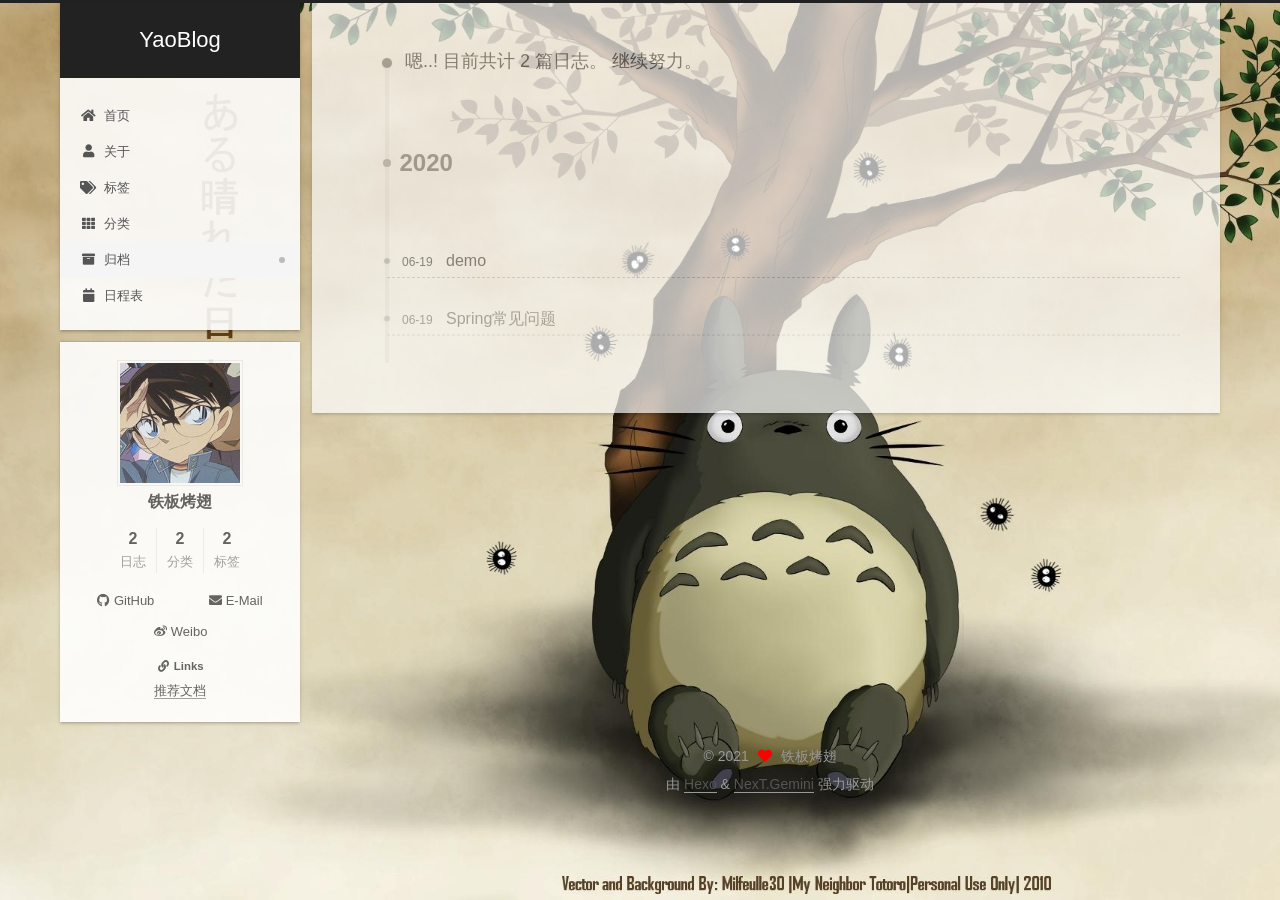
==== archives/index.html @ 63dded12 "Site updated: 2021-02-20 14:52:36" ====
<!DOCTYPE html>
<html lang="zh-CN">
<head>
  <meta charset="UTF-8">
<meta name="viewport" content="width=device-width, initial-scale=1, maximum-scale=2">
<meta name="theme-color" content="#222">
<meta name="generator" content="Hexo 5.3.0">
  <link rel="apple-touch-icon" sizes="180x180" href="/images/apple-touch-icon-next.png">
  <link rel="icon" type="image/png" sizes="32x32" href="/images/favicon-32x32-next.png">
  <link rel="icon" type="image/png" sizes="16x16" href="/images/favicon-16x16-next.png">
  <link rel="mask-icon" href="/images/logo.svg" color="#222">

<link rel="stylesheet" href="/css/main.css">


<link rel="stylesheet" href="/lib/font-awesome/css/all.min.css">

<script id="hexo-configurations">
    var NexT = window.NexT || {};
    var CONFIG = {"hostname":"yaoblog.com","root":"/","scheme":"Gemini","version":"7.8.0","exturl":false,"sidebar":{"position":"left","display":"post","padding":18,"offset":12,"onmobile":false},"copycode":{"enable":false,"show_result":false,"style":null},"back2top":{"enable":true,"sidebar":false,"scrollpercent":false},"bookmark":{"enable":false,"color":"#222","save":"auto"},"fancybox":false,"mediumzoom":false,"lazyload":false,"pangu":false,"comments":{"style":"tabs","active":null,"storage":true,"lazyload":false,"nav":null},"algolia":{"hits":{"per_page":10},"labels":{"input_placeholder":"Search for Posts","hits_empty":"We didn't find any results for the search: ${query}","hits_stats":"${hits} results found in ${time} ms"}},"localsearch":{"enable":false,"trigger":"auto","top_n_per_article":1,"unescape":false,"preload":false},"motion":{"enable":true,"async":false,"transition":{"post_block":"fadeIn","post_header":"slideDownIn","post_body":"slideDownIn","coll_header":"slideLeftIn","sidebar":"slideUpIn"}}};
  </script>

  <meta property="og:type" content="website">
<meta property="og:title" content="YaoBlog">
<meta property="og:url" content="http://yaoblog.com/archives/index.html">
<meta property="og:site_name" content="YaoBlog">
<meta property="og:locale" content="zh_CN">
<meta property="article:author" content="铁板烤翅">
<meta name="twitter:card" content="summary">

<link rel="canonical" href="http://yaoblog.com/archives/">


<script id="page-configurations">
  // https://hexo.io/docs/variables.html
  CONFIG.page = {
    sidebar: "",
    isHome : false,
    isPost : false,
    lang   : 'zh-CN'
  };
</script>

  <title>归档 | YaoBlog</title>
  






  <noscript>
  <style>
  .use-motion .brand,
  .use-motion .menu-item,
  .sidebar-inner,
  .use-motion .post-block,
  .use-motion .pagination,
  .use-motion .comments,
  .use-motion .post-header,
  .use-motion .post-body,
  .use-motion .collection-header { opacity: initial; }

  .use-motion .site-title,
  .use-motion .site-subtitle {
    opacity: initial;
    top: initial;
  }

  .use-motion .logo-line-before i { left: initial; }
  .use-motion .logo-line-after i { right: initial; }
  </style>
</noscript>

</head>

<body itemscope itemtype="http://schema.org/WebPage">
  <div class="container use-motion">
    <div class="headband"></div>

    <header class="header" itemscope itemtype="http://schema.org/WPHeader">
      <div class="header-inner"><div class="site-brand-container">
  <div class="site-nav-toggle">
    <div class="toggle" aria-label="切换导航栏">
      <span class="toggle-line toggle-line-first"></span>
      <span class="toggle-line toggle-line-middle"></span>
      <span class="toggle-line toggle-line-last"></span>
    </div>
  </div>

  <div class="site-meta">

    <a href="/" class="brand" rel="start">
      <span class="logo-line-before"><i></i></span>
      <h1 class="site-title">YaoBlog</h1>
      <span class="logo-line-after"><i></i></span>
    </a>
  </div>

  <div class="site-nav-right">
    <div class="toggle popup-trigger">
    </div>
  </div>
</div>




<nav class="site-nav">
  <ul id="menu" class="main-menu menu">
        <li class="menu-item menu-item-home">

    <a href="/" rel="section"><i class="fa fa-home fa-fw"></i>首页</a>

  </li>
        <li class="menu-item menu-item-about">

    <a href="/about/" rel="section"><i class="fa fa-user fa-fw"></i>关于</a>

  </li>
        <li class="menu-item menu-item-tags">

    <a href="/tags/" rel="section"><i class="fa fa-tags fa-fw"></i>标签</a>

  </li>
        <li class="menu-item menu-item-categories">

    <a href="/categories/" rel="section"><i class="fa fa-th fa-fw"></i>分类</a>

  </li>
        <li class="menu-item menu-item-archives">

    <a href="/archives/" rel="section"><i class="fa fa-archive fa-fw"></i>归档</a>

  </li>
        <li class="menu-item menu-item-schedule">

    <a href="/schedule/" rel="section"><i class="fa fa-calendar fa-fw"></i>日程表</a>

  </li>
  </ul>
</nav>




</div>
    </header>

    
  <div class="back-to-top">
    <i class="fa fa-arrow-up"></i>
    <span>0%</span>
  </div>


    <main class="main">
      <div class="main-inner">
        <div class="content-wrap">
          

          <div class="content archive">
            

  
  
  
  <div class="post-block">
    <div class="posts-collapse">
      <div class="collection-title">
        <span class="collection-header">嗯..! 目前共计 2 篇日志。 继续努力。</span>
      </div>

      
    <div class="collection-year">
      <span class="collection-header">2020</span>
    </div>

  <article itemscope itemtype="http://schema.org/Article">
    <header class="post-header">

      <div class="post-meta">
        <time itemprop="dateCreated"
              datetime="2020-06-19T20:37:00+08:00"
              content="2020-06-19">
          06-19
        </time>
      </div>

      <div class="post-title">
          <a class="post-title-link" href="/2020/06/19/demo/" itemprop="url">
            <span itemprop="name">demo</span>
          </a>
      </div>

    </header>
  </article>

  <article itemscope itemtype="http://schema.org/Article">
    <header class="post-header">

      <div class="post-meta">
        <time itemprop="dateCreated"
              datetime="2020-06-19T20:37:00+08:00"
              content="2020-06-19">
          06-19
        </time>
      </div>

      <div class="post-title">
          <a class="post-title-link" href="/2020/06/19/Spring%E5%B8%B8%E8%A7%81%E9%97%AE%E9%A2%98/" itemprop="url">
            <span itemprop="name">Spring常见问题</span>
          </a>
      </div>

    </header>
  </article>


    </div>
  </div>
  
  
  

  



          </div>
          

<script>
  window.addEventListener('tabs:register', () => {
    let { activeClass } = CONFIG.comments;
    if (CONFIG.comments.storage) {
      activeClass = localStorage.getItem('comments_active') || activeClass;
    }
    if (activeClass) {
      let activeTab = document.querySelector(`a[href="#comment-${activeClass}"]`);
      if (activeTab) {
        activeTab.click();
      }
    }
  });
  if (CONFIG.comments.storage) {
    window.addEventListener('tabs:click', event => {
      if (!event.target.matches('.tabs-comment .tab-content .tab-pane')) return;
      let commentClass = event.target.classList[1];
      localStorage.setItem('comments_active', commentClass);
    });
  }
</script>

        </div>
          
  
  <div class="toggle sidebar-toggle">
    <span class="toggle-line toggle-line-first"></span>
    <span class="toggle-line toggle-line-middle"></span>
    <span class="toggle-line toggle-line-last"></span>
  </div>

  <aside class="sidebar">
    <div class="sidebar-inner">

      <ul class="sidebar-nav motion-element">
        <li class="sidebar-nav-toc">
          文章目录
        </li>
        <li class="sidebar-nav-overview">
          站点概览
        </li>
      </ul>

      <!--noindex-->
      <div class="post-toc-wrap sidebar-panel">
      </div>
      <!--/noindex-->

      <div class="site-overview-wrap sidebar-panel">
        <div class="site-author motion-element" itemprop="author" itemscope itemtype="http://schema.org/Person">
    <img class="site-author-image" itemprop="image" alt="铁板烤翅"
      src="/images/1.gif">
  <p class="site-author-name" itemprop="name">铁板烤翅</p>
  <div class="site-description" itemprop="description"></div>
</div>
<div class="site-state-wrap motion-element">
  <nav class="site-state">
      <div class="site-state-item site-state-posts">
          <a href="/archives/">
        
          <span class="site-state-item-count">2</span>
          <span class="site-state-item-name">日志</span>
        </a>
      </div>
      <div class="site-state-item site-state-categories">
            <a href="/categories/">
          
        <span class="site-state-item-count">2</span>
        <span class="site-state-item-name">分类</span></a>
      </div>
      <div class="site-state-item site-state-tags">
            <a href="/tags/">
          
        <span class="site-state-item-count">2</span>
        <span class="site-state-item-name">标签</span></a>
      </div>
  </nav>
</div>
  <div class="links-of-author motion-element">
      <span class="links-of-author-item">
        <a href="https://github.com/yaochangjian99" title="GitHub → https:&#x2F;&#x2F;github.com&#x2F;yaochangjian99" rel="noopener" target="_blank"><i class="fab fa-github fa-fw"></i>GitHub</a>
      </span>
      <span class="links-of-author-item">
        <a href="mailto:yourname@gmail.com" title="E-Mail → mailto:yourname@gmail.com" rel="noopener" target="_blank"><i class="fa fa-envelope fa-fw"></i>E-Mail</a>
      </span>
      <span class="links-of-author-item">
        <a href="https://weibo.com/yourname" title="Weibo → https:&#x2F;&#x2F;weibo.com&#x2F;yourname" rel="noopener" target="_blank"><i class="fab fa-weibo fa-fw"></i>Weibo</a>
      </span>
  </div>


  <div class="links-of-blogroll motion-element">
    <div class="links-of-blogroll-title"><i class="fa fa-link fa-fw"></i>
      Links
    </div>
    <ul class="links-of-blogroll-list">
        <li class="links-of-blogroll-item">
          <a href="https://mubu.com/doc/4XnoLRq3066#mindmap" title="https:&#x2F;&#x2F;mubu.com&#x2F;doc&#x2F;4XnoLRq3066#mindmap" rel="noopener" target="_blank">推荐文档</a>
        </li>
    </ul>
  </div>

      </div>

    </div>
  </aside>
  <div id="sidebar-dimmer"></div>


      </div>
    </main>

    <footer class="footer">
      <div class="footer-inner">
        

        

<div class="copyright">
  
  &copy; 
  <span itemprop="copyrightYear">2021</span>
  <span class="with-love">
    <i class="fa fa-heart"></i>
  </span>
  <span class="author" itemprop="copyrightHolder">铁板烤翅</span>
</div>
  <div class="powered-by">由 <a href="https://hexo.io/" class="theme-link" rel="noopener" target="_blank">Hexo</a> & <a href="https://theme-next.org/" class="theme-link" rel="noopener" target="_blank">NexT.Gemini</a> 强力驱动
  </div>

        








      </div>
    </footer>
  </div>

  
  <script src="/lib/anime.min.js"></script>
  <script src="/lib/velocity/velocity.min.js"></script>
  <script src="/lib/velocity/velocity.ui.min.js"></script>

<script src="/js/utils.js"></script>

<script src="/js/motion.js"></script>


<script src="/js/schemes/pisces.js"></script>


<script src="/js/next-boot.js"></script>




  















  

  

</body>
</html>
---- css/main.css ----
:root {
  --body-bg-color: #eee;
  --content-bg-color: #fff;
  --card-bg-color: #f5f5f5;
  --text-color: #555;
  --blockquote-color: #666;
  --link-color: #555;
  --link-hover-color: #222;
  --brand-color: #fff;
  --brand-hover-color: #fff;
  --table-row-odd-bg-color: #f9f9f9;
  --table-row-hover-bg-color: #f5f5f5;
  --menu-item-bg-color: #f5f5f5;
  --btn-default-bg: #fff;
  --btn-default-color: #555;
  --btn-default-border-color: #555;
  --btn-default-hover-bg: #222;
  --btn-default-hover-color: #fff;
  --btn-default-hover-border-color: #222;
}
html {
  line-height: 1.15; /* 1 */
  -webkit-text-size-adjust: 100%; /* 2 */
}
body {
  margin: 0;
}
main {
  display: block;
}
h1 {
  font-size: 2em;
  margin: 0.67em 0;
}
hr {
  box-sizing: content-box; /* 1 */
  height: 0; /* 1 */
  overflow: visible; /* 2 */
}
pre {
  font-family: monospace, monospace; /* 1 */
  font-size: 1em; /* 2 */
}
a {
  background: transparent;
}
abbr[title] {
  border-bottom: none; /* 1 */
  text-decoration: underline; /* 2 */
  text-decoration: underline dotted; /* 2 */
}
b,
strong {
  font-weight: bolder;
}
code,
kbd,
samp {
  font-family: monospace, monospace; /* 1 */
  font-size: 1em; /* 2 */
}
small {
  font-size: 80%;
}
sub,
sup {
  font-size: 75%;
  line-height: 0;
  position: relative;
  vertical-align: baseline;
}
sub {
  bottom: -0.25em;
}
sup {
  top: -0.5em;
}
img {
  border-style: none;
}
button,
input,
optgroup,
select,
textarea {
  font-family: inherit; /* 1 */
  font-size: 100%; /* 1 */
  line-height: 1.15; /* 1 */
  margin: 0; /* 2 */
}
button,
input {
/* 1 */
  overflow: visible;
}
button,
select {
/* 1 */
  text-transform: none;
}
button,
[type='button'],
[type='reset'],
[type='submit'] {
  -webkit-appearance: button;
}
button::-moz-focus-inner,
[type='button']::-moz-focus-inner,
[type='reset']::-moz-focus-inner,
[type='submit']::-moz-focus-inner {
  border-style: none;
  padding: 0;
}
button:-moz-focusring,
[type='button']:-moz-focusring,
[type='reset']:-moz-focusring,
[type='submit']:-moz-focusring {
  outline: 1px dotted ButtonText;
}
fieldset {
  padding: 0.35em 0.75em 0.625em;
}
legend {
  box-sizing: border-box; /* 1 */
  color: inherit; /* 2 */
  display: table; /* 1 */
  max-width: 100%; /* 1 */
  padding: 0; /* 3 */
  white-space: normal; /* 1 */
}
progress {
  vertical-align: baseline;
}
textarea {
  overflow: auto;
}
[type='checkbox'],
[type='radio'] {
  box-sizing: border-box; /* 1 */
  padding: 0; /* 2 */
}
[type='number']::-webkit-inner-spin-button,
[type='number']::-webkit-outer-spin-button {
  height: auto;
}
[type='search'] {
  outline-offset: -2px; /* 2 */
  -webkit-appearance: textfield; /* 1 */
}
[type='search']::-webkit-search-decoration {
  -webkit-appearance: none;
}
::-webkit-file-upload-button {
  font: inherit; /* 2 */
  -webkit-appearance: button; /* 1 */
}
details {
  display: block;
}
summary {
  display: list-item;
}
template {
  display: none;
}
[hidden] {
  display: none;
}
::selection {
  background: #262a30;
  color: #eee;
}
html,
body {
  height: 100%;
}
body {
  background: var(--body-bg-color);
  color: var(--text-color);
  font-family: 'Lato', "PingFang SC", "Microsoft YaHei", sans-serif;
  font-size: 1em;
  line-height: 2;
}
@media (max-width: 991px) {
  body {
    padding-left: 0 !important;
    padding-right: 0 !important;
  }
}
h1,
h2,
h3,
h4,
h5,
h6 {
  font-family: 'Lato', "PingFang SC", "Microsoft YaHei", sans-serif;
  font-weight: bold;
  line-height: 1.5;
  margin: 20px 0 15px;
}
h1 {
  font-size: 1.5em;
}
h2 {
  font-size: 1.375em;
}
h3 {
  font-size: 1.25em;
}
h4 {
  font-size: 1.125em;
}
h5 {
  font-size: 1em;
}
h6 {
  font-size: 0.875em;
}
p {
  margin: 0 0 20px 0;
}
a,
span.exturl {
  border-bottom: 1px solid #999;
  color: var(--link-color);
  outline: 0;
  text-decoration: none;
  overflow-wrap: break-word;
  word-wrap: break-word;
  cursor: pointer;
}
a:hover,
span.exturl:hover {
  border-bottom-color: var(--link-hover-color);
  color: var(--link-hover-color);
}
iframe,
img,
video {
  display: block;
  margin-left: auto;
  margin-right: auto;
  max-width: 100%;
}
hr {
  background-image: repeating-linear-gradient(-45deg, #ddd, #ddd 4px, transparent 4px, transparent 8px);
  border: 0;
  height: 3px;
  margin: 40px 0;
}
blockquote {
  border-left: 4px solid #ddd;
  color: var(--blockquote-color);
  margin: 0;
  padding: 0 15px;
}
blockquote cite::before {
  content: '-';
  padding: 0 5px;
}
dt {
  font-weight: bold;
}
dd {
  margin: 0;
  padding: 0;
}
kbd {
  background-color: #f5f5f5;
  background-image: linear-gradient(#eee, #fff, #eee);
  border: 1px solid #ccc;
  border-radius: 0.2em;
  box-shadow: 0.1em 0.1em 0.2em rgba(0,0,0,0.1);
  color: #555;
  font-family: inherit;
  padding: 0.1em 0.3em;
  white-space: nowrap;
}
.table-container {
  overflow: auto;
}
table {
  border-collapse: collapse;
  border-spacing: 0;
  font-size: 0.875em;
  margin: 0 0 20px 0;
  width: 100%;
}
tbody tr:nth-of-type(odd) {
  background: var(--table-row-odd-bg-color);
}
tbody tr:hover {
  background: var(--table-row-hover-bg-color);
}
caption,
th,
td {
  font-weight: normal;
  padding: 8px;
  vertical-align: middle;
}
th,
td {
  border: 1px solid #ddd;
  border-bottom: 3px solid #ddd;
}
th {
  font-weight: 700;
  padding-bottom: 10px;
}
td {
  border-bottom-width: 1px;
}
.btn {
  background: var(--btn-default-bg);
  border: 2px solid var(--btn-default-border-color);
  border-radius: 2px;
  color: var(--btn-default-color);
  display: inline-block;
  font-size: 0.875em;
  line-height: 2;
  padding: 0 20px;
  text-decoration: none;
  transition-property: background-color;
  transition-delay: 0s;
  transition-duration: 0.2s;
  transition-timing-function: ease-in-out;
}
.btn:hover {
  background: var(--btn-default-hover-bg);
  border-color: var(--btn-default-hover-border-color);
  color: var(--btn-default-hover-color);
}
.btn + .btn {
  margin: 0 0 8px 8px;
}
.btn .fa-fw {
  text-align: left;
  width: 1.285714285714286em;
}
.toggle {
  line-height: 0;
}
.toggle .toggle-line {
  background: #fff;
  display: inline-block;
  height: 2px;
  left: 0;
  position: relative;
  top: 0;
  transition: all 0.4s;
  vertical-align: top;
  width: 100%;
}
.toggle .toggle-line:not(:first-child) {
  margin-top: 3px;
}
.toggle.toggle-arrow .toggle-line-first {
  left: 50%;
  top: 2px;
  transform: rotate(45deg);
  width: 50%;
}
.toggle.toggle-arrow .toggle-line-middle {
  left: 2px;
  width: 90%;
}
.toggle.toggle-arrow .toggle-line-last {
  left: 50%;
  top: -2px;
  transform: rotate(-45deg);
  width: 50%;
}
.toggle.toggle-close .toggle-line-first {
  transform: rotate(-45deg);
  top: 5px;
}
.toggle.toggle-close .toggle-line-middle {
  opacity: 0;
}
.toggle.toggle-close .toggle-line-last {
  transform: rotate(45deg);
  top: -5px;
}
.highlight,
pre {
  background: #f7f7f7;
  color: #4d4d4c;
  line-height: 1.6;
  margin: 0 auto 20px;
}
pre,
code {
  font-family: consolas, Menlo, monospace, "PingFang SC", "Microsoft YaHei";
}
code {
  background: #eee;
  border-radius: 3px;
  color: #555;
  padding: 2px 4px;
  overflow-wrap: break-word;
  word-wrap: break-word;
}
.highlight *::selection {
  background: #d6d6d6;
}
.highlight pre {
  border: 0;
  margin: 0;
  padding: 10px 0;
}
.highlight table {
  border: 0;
  margin: 0;
  width: auto;
}
.highlight td {
  border: 0;
  padding: 0;
}
.highlight figcaption {
  background: #eff2f3;
  color: #4d4d4c;
  display: flex;
  font-size: 0.875em;
  justify-content: space-between;
  line-height: 1.2;
  padding: 0.5em;
}
.highlight figcaption a {
  color: #4d4d4c;
}
.highlight figcaption a:hover {
  border-bottom-color: #4d4d4c;
}
.highlight .gutter {
  -moz-user-select: none;
  -ms-user-select: none;
  -webkit-user-select: none;
  user-select: none;
}
.highlight .gutter pre {
  background: #eff2f3;
  color: #869194;
  padding-left: 10px;
  padding-right: 10px;
  text-align: right;
}
.highlight .code pre {
  background: #f7f7f7;
  padding-left: 10px;
  width: 100%;
}
.gist table {
  width: auto;
}
.gist table td {
  border: 0;
}
pre {
  overflow: auto;
  padding: 10px;
}
pre code {
  background: none;
  color: #4d4d4c;
  font-size: 0.875em;
  padding: 0;
  text-shadow: none;
}
pre .deletion {
  background: #fdd;
}
pre .addition {
  background: #dfd;
}
pre .meta {
  color: #eab700;
  -moz-user-select: none;
  -ms-user-select: none;
  -webkit-user-select: none;
  user-select: none;
}
pre .comment {
  color: #8e908c;
}
pre .variable,
pre .attribute,
pre .tag,
pre .name,
pre .regexp,
pre .ruby .constant,
pre .xml .tag .title,
pre .xml .pi,
pre .xml .doctype,
pre .html .doctype,
pre .css .id,
pre .css .class,
pre .css .pseudo {
  color: #c82829;
}
pre .number,
pre .preprocessor,
pre .built_in,
pre .builtin-name,
pre .literal,
pre .params,
pre .constant,
pre .command {
  color: #f5871f;
}
pre .ruby .class .title,
pre .css .rules .attribute,
pre .string,
pre .symbol,
pre .value,
pre .inheritance,
pre .header,
pre .ruby .symbol,
pre .xml .cdata,
pre .special,
pre .formula {
  color: #718c00;
}
pre .title,
pre .css .hexcolor {
  color: #3e999f;
}
pre .function,
pre .python .decorator,
pre .python .title,
pre .ruby .function .title,
pre .ruby .title .keyword,
pre .perl .sub,
pre .javascript .title,
pre .coffeescript .title {
  color: #4271ae;
}
pre .keyword,
pre .javascript .function {
  color: #8959a8;
}
.blockquote-center {
  border-left: none;
  margin: 40px 0;
  padding: 0;
  position: relative;
  text-align: center;
}
.blockquote-center .fa {
  display: block;
  opacity: 0.6;
  position: absolute;
  width: 100%;
}
.blockquote-center .fa-quote-left {
  border-top: 1px solid #ccc;
  text-align: left;
  top: -20px;
}
.blockquote-center .fa-quote-right {
  border-bottom: 1px solid #ccc;
  text-align: right;
  bottom: -20px;
}
.blockquote-center p,
.blockquote-center div {
  text-align: center;
}
.post-body .group-picture img {
  margin: 0 auto;
  padding: 0 3px;
}
.group-picture-row {
  margin-bottom: 6px;
  overflow: hidden;
}
.group-picture-column {
  float: left;
  margin-bottom: 10px;
}
.post-body .label {
  color: #555;
  display: inline;
  padding: 0 2px;
}
.post-body .label.default {
  background: #f0f0f0;
}
.post-body .label.primary {
  background: #efe6f7;
}
.post-body .label.info {
  background: #e5f2f8;
}
.post-body .label.success {
  background: #e7f4e9;
}
.post-body .label.warning {
  background: #fcf6e1;
}
.post-body .label.danger {
  background: #fae8eb;
}
.post-body .tabs {
  margin-bottom: 20px;
}
.post-body .tabs,
.tabs-comment {
  display: block;
  padding-top: 10px;
  position: relative;
}
.post-body .tabs ul.nav-tabs,
.tabs-comment ul.nav-tabs {
  display: flex;
  flex-wrap: wrap;
  margin: 0;
  margin-bottom: -1px;
  padding: 0;
}
@media (max-width: 413px) {
  .post-body .tabs ul.nav-tabs,
  .tabs-comment ul.nav-tabs {
    display: block;
    margin-bottom: 5px;
  }
}
.post-body .tabs ul.nav-tabs li.tab,
.tabs-comment ul.nav-tabs li.tab {
  border-bottom: 1px solid #ddd;
  border-left: 1px solid transparent;
  border-right: 1px solid transparent;
  border-top: 3px solid transparent;
  flex-grow: 1;
  list-style-type: none;
  border-radius: 0 0 0 0;
}
@media (max-width: 413px) {
  .post-body .tabs ul.nav-tabs li.tab,
  .tabs-comment ul.nav-tabs li.tab {
    border-bottom: 1px solid transparent;
    border-left: 3px solid transparent;
    border-right: 1px solid transparent;
    border-top: 1px solid transparent;
  }
}
@media (max-width: 413px) {
  .post-body .tabs ul.nav-tabs li.tab,
  .tabs-comment ul.nav-tabs li.tab {
    border-radius: 0;
  }
}
.post-body .tabs ul.nav-tabs li.tab a,
.tabs-comment ul.nav-tabs li.tab a {
  border-bottom: initial;
  display: block;
  line-height: 1.8;
  outline: 0;
  padding: 0.25em 0.75em;
  text-align: center;
  transition-delay: 0s;
  transition-duration: 0.2s;
  transition-timing-function: ease-out;
}
.post-body .tabs ul.nav-tabs li.tab a i,
.tabs-comment ul.nav-tabs li.tab a i {
  width: 1.285714285714286em;
}
.post-body .tabs ul.nav-tabs li.tab.active,
.tabs-comment ul.nav-tabs li.tab.active {
  border-bottom: 1px solid transparent;
  border-left: 1px solid #ddd;
  border-right: 1px solid #ddd;
  border-top: 3px solid #fc6423;
}
@media (max-width: 413px) {
  .post-body .tabs ul.nav-tabs li.tab.active,
  .tabs-comment ul.nav-tabs li.tab.active {
    border-bottom: 1px solid #ddd;
    border-left: 3px solid #fc6423;
    border-right: 1px solid #ddd;
    border-top: 1px solid #ddd;
  }
}
.post-body .tabs ul.nav-tabs li.tab.active a,
.tabs-comment ul.nav-tabs li.tab.active a {
  color: var(--link-color);
  cursor: default;
}
.post-body .tabs .tab-content .tab-pane,
.tabs-comment .tab-content .tab-pane {
  border: 1px solid #ddd;
  border-top: 0;
  padding: 20px 20px 0 20px;
  border-radius: 0;
}
.post-body .tabs .tab-content .tab-pane:not(.active),
.tabs-comment .tab-content .tab-pane:not(.active) {
  display: none;
}
.post-body .tabs .tab-content .tab-pane.active,
.tabs-comment .tab-content .tab-pane.active {
  display: block;
}
.post-body .tabs .tab-content .tab-pane.active:nth-of-type(1),
.tabs-comment .tab-content .tab-pane.active:nth-of-type(1) {
  border-radius: 0 0 0 0;
}
@media (max-width: 413px) {
  .post-body .tabs .tab-content .tab-pane.active:nth-of-type(1),
  .tabs-comment .tab-content .tab-pane.active:nth-of-type(1) {
    border-radius: 0;
  }
}
.post-body .note {
  border-radius: 3px;
  margin-bottom: 20px;
  padding: 1em;
  position: relative;
  border: 1px solid #eee;
  border-left-width: 5px;
}
.post-body .note h2,
.post-body .note h3,
.post-body .note h4,
.post-body .note h5,
.post-body .note h6 {
  margin-top: 0;
  border-bottom: initial;
  margin-bottom: 0;
  padding-top: 0;
}
.post-body .note p:first-child,
.post-body .note ul:first-child,
.post-body .note ol:first-child,
.post-body .note table:first-child,
.post-body .note pre:first-child,
.post-body .note blockquote:first-child,
.post-body .note img:first-child {
  margin-top: 0;
}
.post-body .note p:last-child,
.post-body .note ul:last-child,
.post-body .note ol:last-child,
.post-body .note table:last-child,
.post-body .note pre:last-child,
.post-body .note blockquote:last-child,
.post-body .note img:last-child {
  margin-bottom: 0;
}
.post-body .note.default {
  border-left-color: #777;
}
.post-body .note.default h2,
.post-body .note.default h3,
.post-body .note.default h4,
.post-body .note.default h5,
.post-body .note.default h6 {
  color: #777;
}
.post-body .note.primary {
  border-left-color: #6f42c1;
}
.post-body .note.primary h2,
.post-body .note.primary h3,
.post-body .note.primary h4,
.post-body .note.primary h5,
.post-body .note.primary h6 {
  color: #6f42c1;
}
.post-body .note.info {
  border-left-color: #428bca;
}
.post-body .note.info h2,
.post-body .note.info h3,
.post-body .note.info h4,
.post-body .note.info h5,
.post-body .note.info h6 {
  color: #428bca;
}
.post-body .note.success {
  border-left-color: #5cb85c;
}
.post-body .note.success h2,
.post-body .note.success h3,
.post-body .note.success h4,
.post-body .note.success h5,
.post-body .note.success h6 {
  color: #5cb85c;
}
.post-body .note.warning {
  border-left-color: #f0ad4e;
}
.post-body .note.warning h2,
.post-body .note.warning h3,
.post-body .note.warning h4,
.post-body .note.warning h5,
.post-body .note.warning h6 {
  color: #f0ad4e;
}
.post-body .note.danger {
  border-left-color: #d9534f;
}
.post-body .note.danger h2,
.post-body .note.danger h3,
.post-body .note.danger h4,
.post-body .note.danger h5,
.post-body .note.danger h6 {
  color: #d9534f;
}
.pagination .prev,
.pagination .next,
.pagination .page-number,
.pagination .space {
  display: inline-block;
  margin: 0 10px;
  padding: 0 11px;
  position: relative;
  top: -1px;
}
@media (max-width: 767px) {
  .pagination .prev,
  .pagination .next,
  .pagination .page-number,
  .pagination .space {
    margin: 0 5px;
  }
}
.pagination {
  border-top: 1px solid #eee;
  margin: 120px 0 0;
  text-align: center;
}
.pagination .prev,
.pagination .next,
.pagination .page-number {
  border-bottom: 0;
  border-top: 1px solid #eee;
  transition-property: border-color;
  transition-delay: 0s;
  transition-duration: 0.2s;
  transition-timing-function: ease-in-out;
}
.pagination .prev:hover,
.pagination .next:hover,
.pagination .page-number:hover {
  border-top-color: #222;
}
.pagination .space {
  margin: 0;
  padding: 0;
}
.pagination .prev {
  margin-left: 0;
}
.pagination .next {
  margin-right: 0;
}
.pagination .page-number.current {
  background: #ccc;
  border-top-color: #ccc;
  color: #fff;
}
@media (max-width: 767px) {
  .pagination {
    border-top: none;
  }
  .pagination .prev,
  .pagination .next,
  .pagination .page-number {
    border-bottom: 1px solid #eee;
    border-top: 0;
    margin-bottom: 10px;
    padding: 0 10px;
  }
  .pagination .prev:hover,
  .pagination .next:hover,
  .pagination .page-number:hover {
    border-bottom-color: #222;
  }
}
.comments {
  margin-top: 60px;
  overflow: hidden;
}
.comment-button-group {
  display: flex;
  flex-wrap: wrap-reverse;
  justify-content: center;
  margin: 1em 0;
}
.comment-button-group .comment-button {
  margin: 0.1em 0.2em;
}
.comment-button-group .comment-button.active {
  background: var(--btn-default-hover-bg);
  border-color: var(--btn-default-hover-border-color);
  color: var(--btn-default-hover-color);
}
.comment-position {
  display: none;
}
.comment-position.active {
  display: block;
}
.tabs-comment {
  background: var(--content-bg-color);
  margin-top: 4em;
  padding-top: 0;
}
.tabs-comment .comments {
  border: 0;
  box-shadow: none;
  margin-top: 0;
  padding-top: 0;
}
.container {
  min-height: 100%;
  position: relative;
}
.main-inner {
  margin: 0 auto;
  width: calc(100% - 20px);
}
@media (min-width: 1200px) {
  .main-inner {
    width: 1160px;
  }
}
@media (min-width: 1600px) {
  .main-inner {
    width: 73%;
  }
}
@media (max-width: 767px) {
  .content-wrap {
    padding: 0 20px;
  }
}
.header {
  background: transparent;
}
.header-inner {
  margin: 0 auto;
  width: calc(100% - 20px);
}
@media (min-width: 1200px) {
  .header-inner {
    width: 1160px;
  }
}
@media (min-width: 1600px) {
  .header-inner {
    width: 73%;
  }
}
.site-brand-container {
  display: flex;
  flex-shrink: 0;
  padding: 0 10px;
}
.headband {
  background: #222;
  height: 3px;
}
.site-meta {
  flex-grow: 1;
  text-align: center;
}
@media (max-width: 767px) {
  .site-meta {
    text-align: center;
  }
}
.brand {
  border-bottom: none;
  color: var(--brand-color);
  display: inline-block;
  line-height: 1.375em;
  padding: 0 40px;
  position: relative;
}
.brand:hover {
  color: var(--brand-hover-color);
}
.site-title {
  font-family: 'Lato', "PingFang SC", "Microsoft YaHei", sans-serif;
  font-size: 1.375em;
  font-weight: normal;
  margin: 0;
}
.site-subtitle {
  color: #ddd;
  font-size: 0.8125em;
  margin: 10px 0;
}
.use-motion .brand {
  opacity: 0;
}
.use-motion .site-title,
.use-motion .site-subtitle,
.use-motion .custom-logo-image {
  opacity: 0;
  position: relative;
  top: -10px;
}
.site-nav-toggle,
.site-nav-right {
  display: none;
}
@media (max-width: 767px) {
  .site-nav-toggle,
  .site-nav-right {
    display: flex;
    flex-direction: column;
    justify-content: center;
  }
}
.site-nav-toggle .toggle,
.site-nav-right .toggle {
  color: var(--text-color);
  padding: 10px;
  width: 22px;
}
.site-nav-toggle .toggle .toggle-line,
.site-nav-right .toggle .toggle-line {
  background: var(--text-color);
  border-radius: 1px;
}
.site-nav {
  display: block;
}
@media (max-width: 767px) {
  .site-nav {
    clear: both;
    display: none;
  }
}
.site-nav.site-nav-on {
  display: block;
}
.menu {
  margin-top: 20px;
  padding-left: 0;
  text-align: center;
}
.menu-item {
  display: inline-block;
  list-style: none;
  margin: 0 10px;
}
@media (max-width: 767px) {
  .menu-item {
    display: block;
    margin-top: 10px;
  }
  .menu-item.menu-item-search {
    display: none;
  }
}
.menu-item a,
.menu-item span.exturl {
  border-bottom: 0;
  display: block;
  font-size: 0.8125em;
  transition-property: border-color;
  transition-delay: 0s;
  transition-duration: 0.2s;
  transition-timing-function: ease-in-out;
}
@media (hover: none) {
  .menu-item a:hover,
  .menu-item span.exturl:hover {
    border-bottom-color: transparent !important;
  }
}
.menu-item .fa,
.menu-item .fab,
.menu-item .far,
.menu-item .fas {
  margin-right: 8px;
}
.menu-item .badge {
  display: inline-block;
  font-weight: bold;
  line-height: 1;
  margin-left: 0.35em;
  margin-top: 0.35em;
  text-align: center;
  white-space: nowrap;
}
@media (max-width: 767px) {
  .menu-item .badge {
    float: right;
    margin-left: 0;
  }
}
.menu-item-active a,
.menu .menu-item a:hover,
.menu .menu-item span.exturl:hover {
  background: var(--menu-item-bg-color);
}
.use-motion .menu-item {
  opacity: 0;
}
.sidebar {
  background: #222;
  bottom: 0;
  box-shadow: inset 0 2px 6px #000;
  position: fixed;
  top: 0;
}
@media (max-width: 991px) {
  .sidebar {
    display: none;
  }
}
.sidebar-inner {
  color: #999;
  padding: 18px 10px;
  text-align: center;
}
.cc-license {
  margin-top: 10px;
  text-align: center;
}
.cc-license .cc-opacity {
  border-bottom: none;
  opacity: 0.7;
}
.cc-license .cc-opacity:hover {
  opacity: 0.9;
}
.cc-license img {
  display: inline-block;
}
.site-author-image {
  border: 1px solid #eee;
  display: block;
  margin: 0 auto;
  max-width: 120px;
  padding: 2px;
}
.site-author-name {
  color: var(--text-color);
  font-weight: 600;
  margin: 0;
  text-align: center;
}
.site-description {
  color: #999;
  font-size: 0.8125em;
  margin-top: 0;
  text-align: center;
}
.links-of-author {
  margin-top: 15px;
}
.links-of-author a,
.links-of-author span.exturl {
  border-bottom-color: #555;
  display: inline-block;
  font-size: 0.8125em;
  margin-bottom: 10px;
  margin-right: 10px;
  vertical-align: middle;
}
.links-of-author a::before,
.links-of-author span.exturl::before {
  background: #7763ff;
  border-radius: 50%;
  content: ' ';
  display: inline-block;
  height: 4px;
  margin-right: 3px;
  vertical-align: middle;
  width: 4px;
}
.sidebar-button {
  margin-top: 15px;
}
.sidebar-button a {
  border: 1px solid #fc6423;
  border-radius: 4px;
  color: #fc6423;
  display: inline-block;
  padding: 0 15px;
}
.sidebar-button a .fa,
.sidebar-button a .fab,
.sidebar-button a .far,
.sidebar-button a .fas {
  margin-right: 5px;
}
.sidebar-button a:hover {
  background: #fc6423;
  border: 1px solid #fc6423;
  color: #fff;
}
.sidebar-button a:hover .fa,
.sidebar-button a:hover .fab,
.sidebar-button a:hover .far,
.sidebar-button a:hover .fas {
  color: #fff;
}
.links-of-blogroll {
  font-size: 0.8125em;
  margin-top: 10px;
}
.links-of-blogroll-title {
  font-size: 0.875em;
  font-weight: 600;
  margin-top: 0;
}
.links-of-blogroll-list {
  list-style: none;
  margin: 0;
  padding: 0;
}
#sidebar-dimmer {
  display: none;
}
@media (max-width: 767px) {
  #sidebar-dimmer {
    background: #000;
    display: block;
    height: 100%;
    left: 100%;
    opacity: 0;
    position: fixed;
    top: 0;
    width: 100%;
    z-index: 1100;
  }
  .sidebar-active + #sidebar-dimmer {
    opacity: 0.7;
    transform: translateX(-100%);
    transition: opacity 0.5s;
  }
}
.sidebar-nav {
  margin: 0;
  padding-bottom: 20px;
  padding-left: 0;
}
.sidebar-nav li {
  border-bottom: 1px solid transparent;
  color: var(--text-color);
  cursor: pointer;
  display: inline-block;
  font-size: 0.875em;
}
.sidebar-nav li.sidebar-nav-overview {
  margin-left: 10px;
}
.sidebar-nav li:hover {
  color: #fc6423;
}
.sidebar-nav .sidebar-nav-active {
  border-bottom-color: #fc6423;
  color: #fc6423;
}
.sidebar-nav .sidebar-nav-active:hover {
  color: #fc6423;
}
.sidebar-panel {
  display: none;
  overflow-x: hidden;
  overflow-y: auto;
}
.sidebar-panel-active {
  display: block;
}
.sidebar-toggle {
  background: #222;
  bottom: 45px;
  cursor: pointer;
  height: 14px;
  left: 30px;
  padding: 5px;
  position: fixed;
  width: 14px;
  z-index: 1300;
}
@media (max-width: 991px) {
  .sidebar-toggle {
    left: 20px;
    opacity: 0.8;
    display: none;
  }
}
.sidebar-toggle:hover .toggle-line {
  background: #fc6423;
}
.post-toc {
  font-size: 0.875em;
}
.post-toc ol {
  list-style: none;
  margin: 0;
  padding: 0 2px 5px 10px;
  text-align: left;
}
.post-toc ol > ol {
  padding-left: 0;
}
.post-toc ol a {
  transition-property: all;
  transition-delay: 0s;
  transition-duration: 0.2s;
  transition-timing-function: ease-in-out;
}
.post-toc .nav-item {
  line-height: 1.8;
  overflow: hidden;
  text-overflow: ellipsis;
  white-space: nowrap;
}
.post-toc .nav .nav-child {
  display: none;
}
.post-toc .nav .active > .nav-child {
  display: block;
}
.post-toc .nav .active-current > .nav-child {
  display: block;
}
.post-toc .nav .active-current > .nav-child > .nav-item {
  display: block;
}
.post-toc .nav .active > a {
  border-bottom-color: #fc6423;
  color: #fc6423;
}
.post-toc .nav .active-current > a {
  color: #fc6423;
}
.post-toc .nav .active-current > a:hover {
  color: #fc6423;
}
.site-state {
  display: flex;
  justify-content: center;
  line-height: 1.4;
  margin-top: 10px;
  overflow: hidden;
  text-align: center;
  white-space: nowrap;
}
.site-state-item {
  padding: 0 15px;
}
.site-state-item:not(:first-child) {
  border-left: 1px solid #eee;
}
.site-state-item a {
  border-bottom: none;
}
.site-state-item-count {
  display: block;
  font-size: 1em;
  font-weight: 600;
  text-align: center;
}
.site-state-item-name {
  color: #999;
  font-size: 0.8125em;
}
.footer {
  color: #999;
  font-size: 0.875em;
  padding: 20px 0;
}
.footer.footer-fixed {
  bottom: 0;
  left: 0;
  position: absolute;
  right: 0;
}
.footer-inner {
  box-sizing: border-box;
  margin: 0 auto;
  text-align: center;
  width: calc(100% - 20px);
}
@media (min-width: 1200px) {
  .footer-inner {
    width: 1160px;
  }
}
@media (min-width: 1600px) {
  .footer-inner {
    width: 73%;
  }
}
.languages {
  display: inline-block;
  font-size: 1.125em;
  position: relative;
}
.languages .lang-select-label span {
  margin: 0 0.5em;
}
.languages .lang-select {
  height: 100%;
  left: 0;
  opacity: 0;
  position: absolute;
  top: 0;
  width: 100%;
}
.with-love {
  color: #ff0000;
  display: inline-block;
  margin: 0 5px;
}
.powered-by,
.theme-info {
  display: inline-block;
}
@-moz-keyframes iconAnimate {
  0%, 100% {
    transform: scale(1);
  }
  10%, 30% {
    transform: scale(0.9);
  }
  20%, 40%, 60%, 80% {
    transform: scale(1.1);
  }
  50%, 70% {
    transform: scale(1.1);
  }
}
@-webkit-keyframes iconAnimate {
  0%, 100% {
    transform: scale(1);
  }
  10%, 30% {
    transform: scale(0.9);
  }
  20%, 40%, 60%, 80% {
    transform: scale(1.1);
  }
  50%, 70% {
    transform: scale(1.1);
  }
}
@-o-keyframes iconAnimate {
  0%, 100% {
    transform: scale(1);
  }
  10%, 30% {
    transform: scale(0.9);
  }
  20%, 40%, 60%, 80% {
    transform: scale(1.1);
  }
  50%, 70% {
    transform: scale(1.1);
  }
}
@keyframes iconAnimate {
  0%, 100% {
    transform: scale(1);
  }
  10%, 30% {
    transform: scale(0.9);
  }
  20%, 40%, 60%, 80% {
    transform: scale(1.1);
  }
  50%, 70% {
    transform: scale(1.1);
  }
}
.back-to-top {
  font-size: 12px;
  text-align: center;
  transition-delay: 0s;
  transition-duration: 0.2s;
  transition-timing-function: ease-in-out;
}
.back-to-top {
  background: #222;
  bottom: -100px;
  box-sizing: border-box;
  color: #fff;
  cursor: pointer;
  left: 30px;
  opacity: 0.6;
  padding: 0 6px;
  position: fixed;
  transition-property: bottom;
  z-index: 1300;
  width: 24px;
}
.back-to-top span {
  display: none;
}
.back-to-top:hover {
  color: #fc6423;
}
.back-to-top.back-to-top-on {
  bottom: 30px;
}
@media (max-width: 991px) {
  .back-to-top {
    left: 20px;
    opacity: 0.8;
  }
}
.post-body {
  font-family: 'Lato', "PingFang SC", "Microsoft YaHei", sans-serif;
  overflow-wrap: break-word;
  word-wrap: break-word;
}
@media (min-width: 1200px) {
  .post-body {
    font-size: 1.125em;
  }
}
.post-body .exturl .fa {
  font-size: 0.875em;
  margin-left: 4px;
}
.post-body .image-caption,
.post-body .figure .caption {
  color: #999;
  font-size: 0.875em;
  font-weight: bold;
  line-height: 1;
  margin: -20px auto 15px;
  text-align: center;
}
.post-sticky-flag {
  display: inline-block;
  transform: rotate(30deg);
}
.post-button {
  margin-top: 40px;
  text-align: center;
}
.use-motion .post-block,
.use-motion .pagination,
.use-motion .comments {
  opacity: 0;
}
.use-motion .post-header {
  opacity: 0;
}
.use-motion .post-body {
  opacity: 0;
}
.use-motion .collection-header {
  opacity: 0;
}
.posts-collapse {
  margin-left: 35px;
  position: relative;
}
@media (max-width: 767px) {
  .posts-collapse {
    margin-left: 0px;
    margin-right: 0px;
  }
}
.posts-collapse .collection-title {
  font-size: 1.125em;
  position: relative;
}
.posts-collapse .collection-title::before {
  background: #999;
  border: 1px solid #fff;
  border-radius: 50%;
  content: ' ';
  height: 10px;
  left: 0;
  margin-left: -6px;
  margin-top: -4px;
  position: absolute;
  top: 50%;
  width: 10px;
}
.posts-collapse .collection-year {
  font-size: 1.5em;
  font-weight: bold;
  margin: 60px 0;
  position: relative;
}
.posts-collapse .collection-year::before {
  background: #bbb;
  border-radius: 50%;
  content: ' ';
  height: 8px;
  left: 0;
  margin-left: -4px;
  margin-top: -4px;
  position: absolute;
  top: 50%;
  width: 8px;
}
.posts-collapse .collection-header {
  display: block;
  margin: 0 0 0 20px;
}
.posts-collapse .collection-header small {
  color: #bbb;
  margin-left: 5px;
}
.posts-collapse .post-header {
  border-bottom: 1px dashed #ccc;
  margin: 30px 0;
  padding-left: 15px;
  position: relative;
  transition-property: border;
  transition-delay: 0s;
  transition-duration: 0.2s;
  transition-timing-function: ease-in-out;
}
.posts-collapse .post-header::before {
  background: #bbb;
  border: 1px solid #fff;
  border-radius: 50%;
  content: ' ';
  height: 6px;
  left: 0;
  margin-left: -4px;
  position: absolute;
  top: 0.75em;
  transition-property: background;
  width: 6px;
  transition-delay: 0s;
  transition-duration: 0.2s;
  transition-timing-function: ease-in-out;
}
.posts-collapse .post-header:hover {
  border-bottom-color: #666;
}
.posts-collapse .post-header:hover::before {
  background: #222;
}
.posts-collapse .post-meta {
  display: inline;
  font-size: 0.75em;
  margin-right: 10px;
}
.posts-collapse .post-title {
  display: inline;
}
.posts-collapse .post-title a,
.posts-collapse .post-title span.exturl {
  border-bottom: none;
  color: var(--link-color);
}
.posts-collapse .post-title .fa-external-link-alt {
  font-size: 0.875em;
  margin-left: 5px;
}
.posts-collapse::before {
  background: #f5f5f5;
  content: ' ';
  height: 100%;
  left: 0;
  margin-left: -2px;
  position: absolute;
  top: 1.25em;
  width: 4px;
}
.post-eof {
  background: #ccc;
  height: 1px;
  margin: 80px auto 60px;
  text-align: center;
  width: 8%;
}
.post-block:last-of-type .post-eof {
  display: none;
}
.content {
  padding-top: 40px;
}
@media (min-width: 992px) {
  .post-body {
    text-align: justify;
  }
}
@media (max-width: 991px) {
  .post-body {
    text-align: justify;
  }
}
.post-body h1,
.post-body h2,
.post-body h3,
.post-body h4,
.post-body h5,
.post-body h6 {
  padding-top: 10px;
}
.post-body h1 .header-anchor,
.post-body h2 .header-anchor,
.post-body h3 .header-anchor,
.post-body h4 .header-anchor,
.post-body h5 .header-anchor,
.post-body h6 .header-anchor {
  border-bottom-style: none;
  color: #ccc;
  float: right;
  margin-left: 10px;
  visibility: hidden;
}
.post-body h1 .header-anchor:hover,
.post-body h2 .header-anchor:hover,
.post-body h3 .header-anchor:hover,
.post-body h4 .header-anchor:hover,
.post-body h5 .header-anchor:hover,
.post-body h6 .header-anchor:hover {
  color: inherit;
}
.post-body h1:hover .header-anchor,
.post-body h2:hover .header-anchor,
.post-body h3:hover .header-anchor,
.post-body h4:hover .header-anchor,
.post-body h5:hover .header-anchor,
.post-body h6:hover .header-anchor {
  visibility: visible;
}
.post-body iframe,
.post-body img,
.post-body video {
  margin-bottom: 20px;
}
.post-body .video-container {
  height: 0;
  margin-bottom: 20px;
  overflow: hidden;
  padding-top: 75%;
  position: relative;
  width: 100%;
}
.post-body .video-container iframe,
.post-body .video-container object,
.post-body .video-container embed {
  height: 100%;
  left: 0;
  margin: 0;
  position: absolute;
  top: 0;
  width: 100%;
}
.post-gallery {
  align-items: center;
  display: grid;
  grid-gap: 10px;
  grid-template-columns: 1fr 1fr 1fr;
  margin-bottom: 20px;
}
@media (max-width: 767px) {
  .post-gallery {
    grid-template-columns: 1fr 1fr;
  }
}
.post-gallery a {
  border: 0;
}
.post-gallery img {
  margin: 0;
}
.posts-expand .post-header {
  font-size: 1.125em;
}
.posts-expand .post-title {
  font-size: 1.5em;
  font-weight: normal;
  margin: initial;
  text-align: center;
  overflow-wrap: break-word;
  word-wrap: break-word;
}
.posts-expand .post-title-link {
  border-bottom: none;
  color: var(--link-color);
  display: inline-block;
  position: relative;
  vertical-align: top;
}
.posts-expand .post-title-link::before {
  background: var(--link-color);
  bottom: 0;
  content: '';
  height: 2px;
  left: 0;
  position: absolute;
  transform: scaleX(0);
  visibility: hidden;
  width: 100%;
  transition-delay: 0s;
  transition-duration: 0.2s;
  transition-timing-function: ease-in-out;
}
.posts-expand .post-title-link:hover::before {
  transform: scaleX(1);
  visibility: visible;
}
.posts-expand .post-title-link .fa-external-link-alt {
  font-size: 0.875em;
  margin-left: 5px;
}
.posts-expand .post-meta {
  color: #999;
  font-family: 'Lato', "PingFang SC", "Microsoft YaHei", sans-serif;
  font-size: 0.75em;
  margin: 3px 0 60px 0;
  text-align: center;
}
.posts-expand .post-meta .post-description {
  font-size: 0.875em;
  margin-top: 2px;
}
.posts-expand .post-meta time {
  border-bottom: 1px dashed #999;
  cursor: pointer;
}
.post-meta .post-meta-item + .post-meta-item::before {
  content: '|';
  margin: 0 0.5em;
}
.post-meta-divider {
  margin: 0 0.5em;
}
.post-meta-item-icon {
  margin-right: 3px;
}
@media (max-width: 991px) {
  .post-meta-item-icon {
    display: inline-block;
  }
}
@media (max-width: 991px) {
  .post-meta-item-text {
    display: none;
  }
}
.post-nav {
  border-top: 1px solid #eee;
  display: flex;
  justify-content: space-between;
  margin-top: 15px;
  padding: 10px 5px 0;
}
.post-nav-item {
  flex: 1;
}
.post-nav-item a {
  border-bottom: none;
  display: block;
  font-size: 0.875em;
  line-height: 1.6;
  position: relative;
}
.post-nav-item a:active {
  top: 2px;
}
.post-nav-item .fa {
  font-size: 0.75em;
}
.post-nav-item:first-child {
  margin-right: 15px;
}
.post-nav-item:first-child .fa {
  margin-right: 5px;
}
.post-nav-item:last-child {
  margin-left: 15px;
  text-align: right;
}
.post-nav-item:last-child .fa {
  margin-left: 5px;
}
.rtl.post-body p,
.rtl.post-body a,
.rtl.post-body h1,
.rtl.post-body h2,
.rtl.post-body h3,
.rtl.post-body h4,
.rtl.post-body h5,
.rtl.post-body h6,
.rtl.post-body li,
.rtl.post-body ul,
.rtl.post-body ol {
  direction: rtl;
  font-family: UKIJ Ekran;
}
.rtl.post-title {
  font-family: UKIJ Ekran;
}
.post-tags {
  margin-top: 40px;
  text-align: center;
}
.post-tags a {
  display: inline-block;
  font-size: 0.8125em;
}
.post-tags a:not(:last-child) {
  margin-right: 10px;
}
.post-widgets {
  border-top: 1px solid #eee;
  margin-top: 15px;
  text-align: center;
}
.wp_rating {
  height: 20px;
  line-height: 20px;
  margin-top: 10px;
  padding-top: 6px;
  text-align: center;
}
.social-like {
  display: flex;
  font-size: 0.875em;
  justify-content: center;
  text-align: center;
}
.reward-container {
  margin: 20px auto;
  padding: 10px 0;
  text-align: center;
  width: 90%;
}
.reward-container button {
  background: transparent;
  border: 1px solid #fc6423;
  border-radius: 0;
  color: #fc6423;
  cursor: pointer;
  line-height: 2;
  outline: 0;
  padding: 0 15px;
  vertical-align: text-top;
}
.reward-container button:hover {
  background: #fc6423;
  border: 1px solid transparent;
  color: #fa9366;
}
#qr {
  padding-top: 20px;
}
#qr a {
  border: 0;
}
#qr img {
  display: inline-block;
  margin: 0.8em 2em 0 2em;
  max-width: 100%;
  width: 180px;
}
#qr p {
  text-align: center;
}
.category-all-page .category-all-title {
  text-align: center;
}
.category-all-page .category-all {
  margin-top: 20px;
}
.category-all-page .category-list {
  list-style: none;
  margin: 0;
  padding: 0;
}
.category-all-page .category-list-item {
  margin: 5px 10px;
}
.category-all-page .category-list-count {
  color: #bbb;
}
.category-all-page .category-list-count::before {
  content: ' (';
  display: inline;
}
.category-all-page .category-list-count::after {
  content: ') ';
  display: inline;
}
.category-all-page .category-list-child {
  padding-left: 10px;
}
.event-list {
  padding: 0;
}
.event-list hr {
  background: #222;
  margin: 20px 0 45px 0;
}
.event-list hr::after {
  background: #222;
  color: #fff;
  content: 'NOW';
  display: inline-block;
  font-weight: bold;
  padding: 0 5px;
  text-align: right;
}
.event-list .event {
  background: #222;
  margin: 20px 0;
  min-height: 40px;
  padding: 15px 0 15px 10px;
}
.event-list .event .event-summary {
  color: #fff;
  margin: 0;
  padding-bottom: 3px;
}
.event-list .event .event-summary::before {
  animation: dot-flash 1s alternate infinite ease-in-out;
  color: #fff;
  content: '\f111';
  display: inline-block;
  font-size: 10px;
  margin-right: 25px;
  vertical-align: middle;
  font-family: 'Font Awesome 5 Free';
  font-weight: 900;
}
.event-list .event .event-relative-time {
  color: #bbb;
  display: inline-block;
  font-size: 12px;
  font-weight: normal;
  padding-left: 12px;
}
.event-list .event .event-details {
  color: #fff;
  display: block;
  line-height: 18px;
  margin-left: 56px;
  padding-bottom: 6px;
  padding-top: 3px;
  text-indent: -24px;
}
.event-list .event .event-details::before {
  color: #fff;
  display: inline-block;
  margin-right: 9px;
  text-align: center;
  text-indent: 0;
  width: 14px;
  font-family: 'Font Awesome 5 Free';
  font-weight: 900;
}
.event-list .event .event-details.event-location::before {
  content: '\f041';
}
.event-list .event .event-details.event-duration::before {
  content: '\f017';
}
.event-list .event-past {
  background: #f5f5f5;
}
.event-list .event-past .event-summary,
.event-list .event-past .event-details {
  color: #bbb;
  opacity: 0.9;
}
.event-list .event-past .event-summary::before,
.event-list .event-past .event-details::before {
  animation: none;
  color: #bbb;
}
@-moz-keyframes dot-flash {
  from {
    opacity: 1;
    transform: scale(1);
  }
  to {
    opacity: 0;
    transform: scale(0.8);
  }
}
@-webkit-keyframes dot-flash {
  from {
    opacity: 1;
    transform: scale(1);
  }
  to {
    opacity: 0;
    transform: scale(0.8);
  }
}
@-o-keyframes dot-flash {
  from {
    opacity: 1;
    transform: scale(1);
  }
  to {
    opacity: 0;
    transform: scale(0.8);
  }
}
@keyframes dot-flash {
  from {
    opacity: 1;
    transform: scale(1);
  }
  to {
    opacity: 0;
    transform: scale(0.8);
  }
}
ul.breadcrumb {
  font-size: 0.75em;
  list-style: none;
  margin: 1em 0;
  padding: 0 2em;
  text-align: center;
}
ul.breadcrumb li {
  display: inline;
}
ul.breadcrumb li + li::before {
  content: '/\00a0';
  font-weight: normal;
  padding: 0.5em;
}
ul.breadcrumb li + li:last-child {
  font-weight: bold;
}
.tag-cloud {
  text-align: center;
}
.tag-cloud a {
  display: inline-block;
  margin: 10px;
}
.tag-cloud a:hover {
  color: var(--link-hover-color) !important;
}
.header {
  margin: 0 auto;
  position: relative;
  width: calc(100% - 20px);
}
@media (min-width: 1200px) {
  .header {
    width: 1160px;
  }
}
@media (min-width: 1600px) {
  .header {
    width: 73%;
  }
}
@media (max-width: 991px) {
  .header {
    width: auto;
  }
}
.header-inner {
  background: var(--content-bg-color);
  border-radius: initial;
  box-shadow: 0 2px 2px 0 rgba(0,0,0,0.12), 0 3px 1px -2px rgba(0,0,0,0.06), 0 1px 5px 0 rgba(0,0,0,0.12);
  overflow: hidden;
  padding: 0;
  position: absolute;
  top: 0;
  width: 240px;
}
@media (min-width: 1200px) {
  .header-inner {
    width: 240px;
  }
}
@media (max-width: 991px) {
  .header-inner {
    border-radius: initial;
    position: relative;
    width: auto;
  }
}
.main-inner {
  align-items: flex-start;
  display: flex;
  justify-content: space-between;
  flex-direction: row-reverse;
}
@media (max-width: 991px) {
  .main-inner {
    width: auto;
  }
}
.content-wrap {
  background: var(--content-bg-color);
  border-radius: initial;
  box-shadow: 0 2px 2px 0 rgba(0,0,0,0.12), 0 3px 1px -2px rgba(0,0,0,0.06), 0 1px 5px 0 rgba(0,0,0,0.12);
  box-sizing: border-box;
  padding: 40px;
  width: calc(100% - 252px);
}
@media (max-width: 991px) {
  .content-wrap {
    border-radius: initial;
    padding: 20px;
    width: 100%;
  }
}
.footer-inner {
  padding-left: 260px;
}
.back-to-top {
  left: auto;
  right: 30px;
}
@media (max-width: 991px) {
  .back-to-top {
    right: 20px;
  }
}
@media (max-width: 991px) {
  .footer-inner {
    padding-left: 0;
    padding-right: 0;
    width: auto;
  }
}
.site-brand-container {
  background: #222;
}
@media (max-width: 991px) {
  .site-brand-container {
    box-shadow: 0 0 16px rgba(0,0,0,0.5);
  }
}
.site-meta {
  padding: 20px 0;
}
.brand {
  padding: 0;
}
.site-subtitle {
  margin: 10px 10px 0;
}
.custom-logo-image {
  margin-top: 20px;
}
@media (max-width: 991px) {
  .custom-logo-image {
    display: none;
  }
}
@media (min-width: 768px) and (max-width: 991px) {
  .site-nav-toggle,
  .site-nav-right {
    display: flex;
    flex-direction: column;
    justify-content: center;
  }
}
.site-nav-toggle .toggle,
.site-nav-right .toggle {
  color: #fff;
}
.site-nav-toggle .toggle .toggle-line,
.site-nav-right .toggle .toggle-line {
  background: #fff;
}
@media (min-width: 768px) and (max-width: 991px) {
  .site-nav {
    display: none;
  }
}
.menu .menu-item {
  display: block;
  margin: 0;
}
.menu .menu-item a,
.menu .menu-item span.exturl {
  padding: 5px 20px;
  position: relative;
  text-align: left;
  transition-property: background-color;
}
@media (max-width: 991px) {
  .menu .menu-item.menu-item-search {
    display: none;
  }
}
.menu .menu-item .badge {
  background: #ccc;
  border-radius: 10px;
  color: #fff;
  float: right;
  padding: 2px 5px;
  text-shadow: 1px 1px 0 rgba(0,0,0,0.1);
  vertical-align: middle;
}
.main-menu .menu-item-active a::after {
  background: #bbb;
  border-radius: 50%;
  content: ' ';
  height: 6px;
  margin-top: -3px;
  position: absolute;
  right: 15px;
  top: 50%;
  width: 6px;
}
.sub-menu {
  background: var(--content-bg-color);
  border-bottom: 1px solid #ddd;
  margin: 0;
  padding: 6px 0;
}
.sub-menu .menu-item {
  display: inline-block;
}
.sub-menu .menu-item a,
.sub-menu .menu-item span.exturl {
  background: transparent;
  margin: 5px 10px;
  padding: initial;
}
.sub-menu .menu-item a:hover,
.sub-menu .menu-item span.exturl:hover {
  background: transparent;
  color: #fc6423;
}
.sub-menu .menu-item-active a {
  border-bottom-color: #fc6423;
  color: #fc6423;
}
.sub-menu .menu-item-active a:hover {
  border-bottom-color: #fc6423;
}
.sidebar {
  background: var(--body-bg-color);
  box-shadow: none;
  margin-top: 100%;
  position: static;
  width: 240px;
}
@media (max-width: 991px) {
  .sidebar {
    display: none;
  }
}
.sidebar-toggle {
  display: none;
}
.sidebar-inner {
  background: var(--content-bg-color);
  border-radius: initial;
  box-shadow: 0 2px 2px 0 rgba(0,0,0,0.12), 0 3px 1px -2px rgba(0,0,0,0.06), 0 1px 5px 0 rgba(0,0,0,0.12), 0 -1px 0.5px 0 rgba(0,0,0,0.09);
  box-sizing: border-box;
  color: var(--text-color);
  width: 240px;
  opacity: 0;
}
.sidebar-inner.affix {
  position: fixed;
  top: 12px;
}
.sidebar-inner.affix-bottom {
  position: absolute;
}
.site-state-item {
  padding: 0 10px;
}
.sidebar-button {
  border-bottom: 1px dotted #ccc;
  border-top: 1px dotted #ccc;
  margin-top: 10px;
  text-align: center;
}
.sidebar-button a {
  border: 0;
  color: #fc6423;
  display: block;
}
.sidebar-button a:hover {
  background: none;
  border: 0;
  color: #e34603;
}
.sidebar-button a:hover .fa,
.sidebar-button a:hover .fab,
.sidebar-button a:hover .far,
.sidebar-button a:hover .fas {
  color: #e34603;
}
.links-of-author {
  display: flex;
  flex-wrap: wrap;
  margin-top: 10px;
  justify-content: center;
}
.links-of-author-item {
  margin: 5px 0 0;
  width: 50%;
}
.links-of-author-item a,
.links-of-author-item span.exturl {
  box-sizing: border-box;
  display: inline-block;
  margin-bottom: 0;
  margin-right: 0;
  max-width: 216px;
  overflow: hidden;
  padding: 0 5px;
  text-overflow: ellipsis;
  white-space: nowrap;
}
.links-of-author-item a,
.links-of-author-item span.exturl {
  border-bottom: none;
  display: block;
  text-decoration: none;
}
.links-of-author-item a::before,
.links-of-author-item span.exturl::before {
  display: none;
}
.links-of-author-item a:hover,
.links-of-author-item span.exturl:hover {
  background: var(--body-bg-color);
  border-radius: 4px;
}
.links-of-author-item .fa,
.links-of-author-item .fab,
.links-of-author-item .far,
.links-of-author-item .fas {
  margin-right: 2px;
}
.links-of-blogroll-item {
  padding: 0;
}
.content-wrap {
  background: initial;
  box-shadow: initial;
  padding: initial;
}
.post-block {
  background: var(--content-bg-color);
  border-radius: initial;
  box-shadow: 0 2px 2px 0 rgba(0,0,0,0.12), 0 3px 1px -2px rgba(0,0,0,0.06), 0 1px 5px 0 rgba(0,0,0,0.12);
  padding: 40px;
}
.post-block + .post-block {
  border-radius: initial;
  box-shadow: 0 2px 2px 0 rgba(0,0,0,0.12), 0 3px 1px -2px rgba(0,0,0,0.06), 0 1px 5px 0 rgba(0,0,0,0.12), 0 -1px 0.5px 0 rgba(0,0,0,0.09);
  margin-top: 12px;
}
.comments {
  background: var(--content-bg-color);
  border-radius: initial;
  box-shadow: 0 2px 2px 0 rgba(0,0,0,0.12), 0 3px 1px -2px rgba(0,0,0,0.06), 0 1px 5px 0 rgba(0,0,0,0.12), 0 -1px 0.5px 0 rgba(0,0,0,0.09);
  margin-top: 12px;
  padding: 40px;
}
.tabs-comment {
  margin-top: 1em;
}
.content {
  padding-top: initial;
}
.post-eof {
  display: none;
}
.pagination {
  background: var(--content-bg-color);
  border-radius: initial;
  border-top: initial;
  box-shadow: 0 2px 2px 0 rgba(0,0,0,0.12), 0 3px 1px -2px rgba(0,0,0,0.06), 0 1px 5px 0 rgba(0,0,0,0.12), 0 -1px 0.5px 0 rgba(0,0,0,0.09);
  margin: 12px 0 0;
  padding: 10px 0 10px;
}
.pagination .prev,
.pagination .next,
.pagination .page-number {
  margin-bottom: initial;
  top: initial;
}
.main {
  padding-bottom: initial;
}
.footer {
  bottom: auto;
}
.sub-menu {
  border-bottom: initial;
  box-shadow: 0 2px 2px 0 rgba(0,0,0,0.12), 0 3px 1px -2px rgba(0,0,0,0.06), 0 1px 5px 0 rgba(0,0,0,0.12);
}
.sub-menu + .content .post-block {
  box-shadow: 0 2px 2px 0 rgba(0,0,0,0.12), 0 3px 1px -2px rgba(0,0,0,0.06), 0 1px 5px 0 rgba(0,0,0,0.12), 0 -1px 0.5px 0 rgba(0,0,0,0.09);
  margin-top: 12px;
}
@media (min-width: 768px) and (max-width: 991px) {
  .sub-menu + .content .post-block {
    margin-top: 10px;
  }
}
@media (max-width: 767px) {
  .sub-menu + .content .post-block {
    margin-top: 8px;
  }
}
.post-body h1,
.post-body h2 {
  border-bottom: 1px solid #eee;
}
.post-body h3 {
  border-bottom: 1px dotted #eee;
}
@media (min-width: 768px) and (max-width: 991px) {
  .content-wrap {
    padding: 10px;
  }
  .posts-expand .post-button {
    margin-top: 20px;
  }
  .post-block {
    border-radius: initial;
    box-shadow: 0 2px 2px 0 rgba(0,0,0,0.12), 0 3px 1px -2px rgba(0,0,0,0.06), 0 1px 5px 0 rgba(0,0,0,0.12), 0 -1px 0.5px 0 rgba(0,0,0,0.09);
    padding: 20px;
  }
  .post-block + .post-block {
    margin-top: 10px;
  }
  .comments {
    margin-top: 10px;
    padding: 10px 20px;
  }
  .pagination {
    margin: 10px 0 0;
  }
}
@media (max-width: 767px) {
  .content-wrap {
    padding: 8px;
  }
  .posts-expand .post-button {
    margin: 12px 0;
  }
  .post-block {
    border-radius: initial;
    box-shadow: 0 2px 2px 0 rgba(0,0,0,0.12), 0 3px 1px -2px rgba(0,0,0,0.06), 0 1px 5px 0 rgba(0,0,0,0.12), 0 -1px 0.5px 0 rgba(0,0,0,0.09);
    min-height: auto;
    padding: 12px;
  }
  .post-block + .post-block {
    margin-top: 8px;
  }
  .comments {
    margin-top: 8px;
    padding: 10px 12px;
  }
  .pagination {
    margin: 8px 0 0;
  }
}
body {
  background: url("/images/background.jpg");
  background-size: cover;
  background-repeat: no-repeat;
  background-attachment: fixed;
  background-position: 50% 50%;
}
.content-wrap {
  opacity: 0.88;
}
.sidebar {
  opacity: 0.88;
}
.header-inner {
  background: rgba(255,255,255,0.88);
}
.popup {
  opacity: 0.88;
}
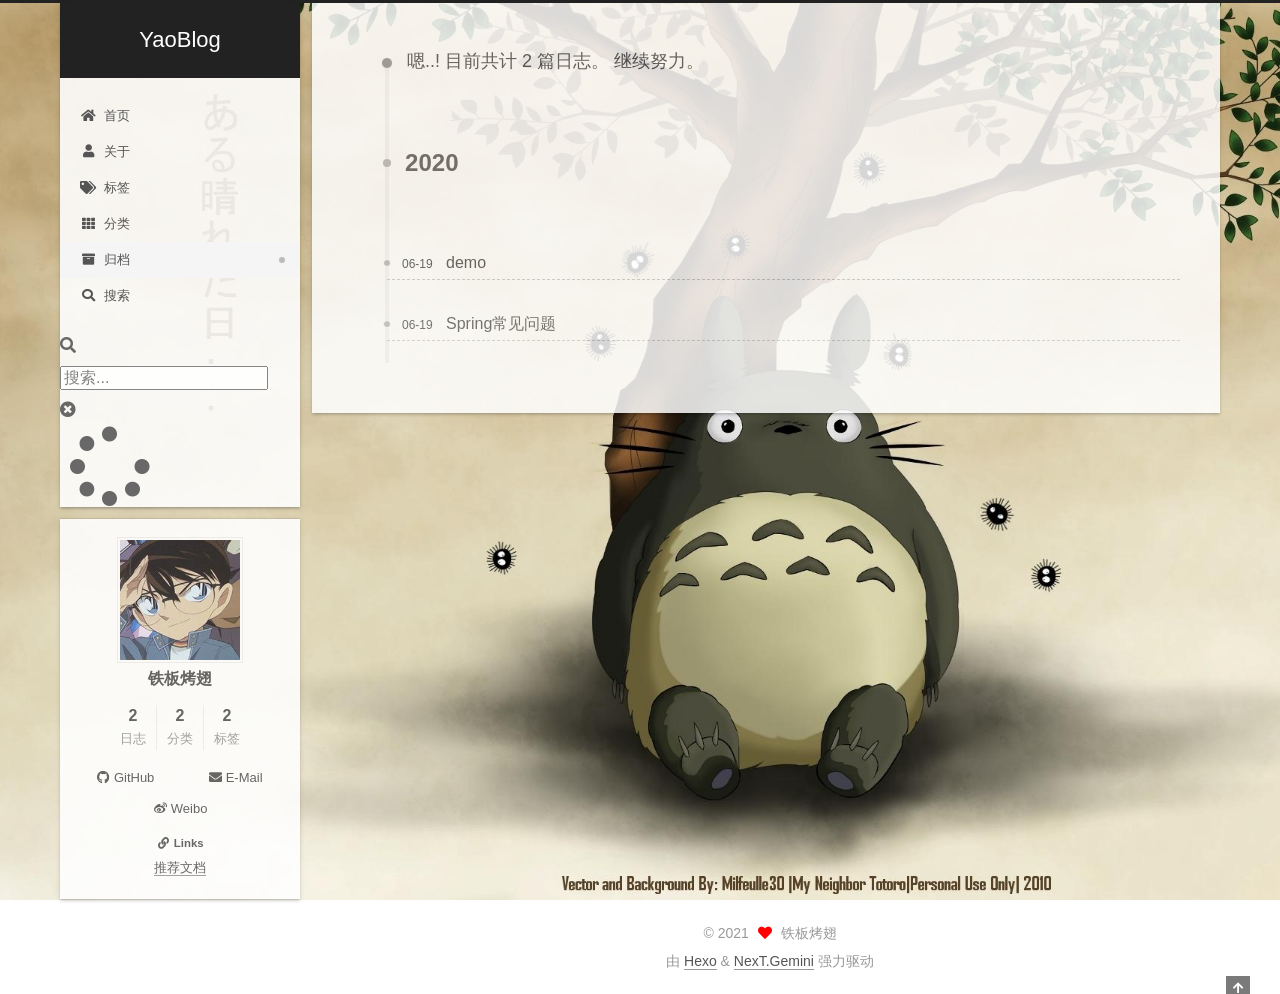
==== commit 9473b791: "Site updated: 2021-02-20 15:55:08" ====
--- a/archives/index.html
+++ b/archives/index.html
@@ -17,7 +17,7 @@
 
 <script id="hexo-configurations">
     var NexT = window.NexT || {};
-    var CONFIG = {"hostname":"yaoblog.com","root":"/","scheme":"Gemini","version":"7.8.0","exturl":false,"sidebar":{"position":"left","display":"post","padding":18,"offset":12,"onmobile":false},"copycode":{"enable":false,"show_result":false,"style":null},"back2top":{"enable":true,"sidebar":false,"scrollpercent":false},"bookmark":{"enable":false,"color":"#222","save":"auto"},"fancybox":false,"mediumzoom":false,"lazyload":false,"pangu":false,"comments":{"style":"tabs","active":null,"storage":true,"lazyload":false,"nav":null},"algolia":{"hits":{"per_page":10},"labels":{"input_placeholder":"Search for Posts","hits_empty":"We didn't find any results for the search: ${query}","hits_stats":"${hits} results found in ${time} ms"}},"localsearch":{"enable":false,"trigger":"auto","top_n_per_article":1,"unescape":false,"preload":false},"motion":{"enable":true,"async":false,"transition":{"post_block":"fadeIn","post_header":"slideDownIn","post_body":"slideDownIn","coll_header":"slideLeftIn","sidebar":"slideUpIn"}}};
+    var CONFIG = {"hostname":"yaoblog.com","root":"/","scheme":"Gemini","version":"7.8.0","exturl":false,"sidebar":{"position":"left","display":"post","padding":18,"offset":12,"onmobile":false},"copycode":{"enable":false,"show_result":false,"style":null},"back2top":{"enable":true,"sidebar":false,"scrollpercent":false},"bookmark":{"enable":false,"color":"#222","save":"auto"},"fancybox":false,"mediumzoom":false,"lazyload":false,"pangu":false,"comments":{"style":"tabs","active":null,"storage":true,"lazyload":false,"nav":null},"algolia":{"hits":{"per_page":10},"labels":{"input_placeholder":"Search for Posts","hits_empty":"We didn't find any results for the search: ${query}","hits_stats":"${hits} results found in ${time} ms"}},"localsearch":{"enable":true,"trigger":"auto","top_n_per_article":1,"unescape":false,"preload":false},"motion":{"enable":true,"async":false,"transition":{"post_block":"fadeIn","post_header":"slideDownIn","post_body":"slideDownIn","coll_header":"slideLeftIn","sidebar":"slideUpIn"}},"path":"search.xml"};
   </script>
 
   <meta property="og:type" content="website">
@@ -99,6 +99,7 @@
 
   <div class="site-nav-right">
     <div class="toggle popup-trigger">
+        <i class="fa fa-search fa-fw fa-lg"></i>
     </div>
   </div>
 </div>
@@ -133,16 +134,38 @@
     <a href="/archives/" rel="section"><i class="fa fa-archive fa-fw"></i>归档</a>
 
   </li>
-        <li class="menu-item menu-item-schedule">
-
-    <a href="/schedule/" rel="section"><i class="fa fa-calendar fa-fw"></i>日程表</a>
-
-  </li>
+      <li class="menu-item menu-item-search">
+        <a role="button" class="popup-trigger"><i class="fa fa-search fa-fw"></i>搜索
+        </a>
+      </li>
   </ul>
 </nav>
 
 
 
+  <div class="search-pop-overlay">
+    <div class="popup search-popup">
+        <div class="search-header">
+  <span class="search-icon">
+    <i class="fa fa-search"></i>
+  </span>
+  <div class="search-input-container">
+    <input autocomplete="off" autocapitalize="off"
+           placeholder="搜索..." spellcheck="false"
+           type="search" class="search-input">
+  </div>
+  <span class="popup-btn-close">
+    <i class="fa fa-times-circle"></i>
+  </span>
+</div>
+<div id="search-result">
+  <div id="no-result">
+    <i class="fa fa-spinner fa-pulse fa-5x fa-fw"></i>
+  </div>
+</div>
+
+    </div>
+  </div>
 
 </div>
     </header>
@@ -396,6 +419,10 @@
 
 
 
+  
+<script src="/js/local-search.js"></script>
+
+
 
 
 
